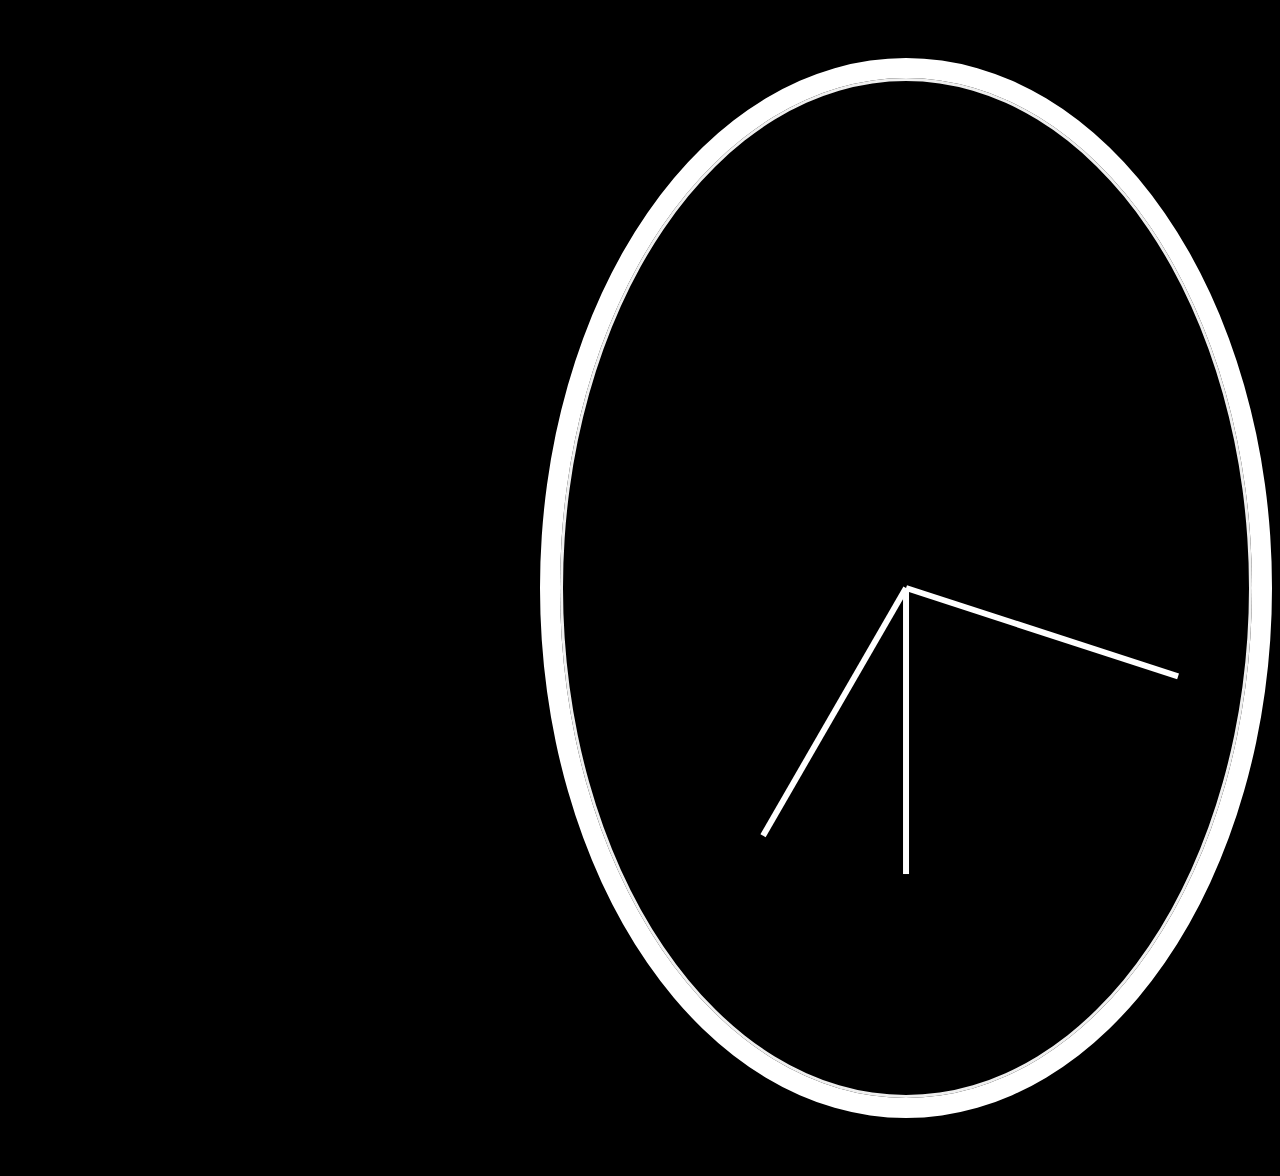
==== clock/index.html @ d2fd02b8 "clock" ====
<html>

<head>

	<title>JS30 | Proj2 | Clock</title>

	<link href="assets/style.css" rel=" stylesheet" type="text/css">

</head>

<body> <h1>CSS & JS Clock</h1>

	<div class="clock">

		<div class="clock-face">

			<div class="hand hour-hand"></div>
			<div class="hand min-hand"></div>
			<div class="hand second-hand"></div>

		</div>

	</div>

	<script src="assets/main.js"></script>

</body>

</html>
---- clock/assets/style.css ----
html{
	background:black url(https://www.blackwallpaper.co/wp-content/uploads/2017/12/Black-Wallpaper-3.jpg);
	background-size: cover;
	font-family: 'helvetica neue';
	text-align: center;
	font-size: 30px;
}

body{
	font-size: 2rem;
	display: flex;
	flex: 1;
	min-height: 100vh;
	align-items: center;
}

.clock{
	width: 30rem;
	height: 30rem;
	border: 20px solid white;
	border-radius: 50%;
	margin: 50px auto;
	position: relative;
	padding: 2rem;
	box-shadow: 
	0 0 0px 4px rgba(0,0,0,0.1),
	inset 0 0 0 3px #EFEFEF,
	inset 0 0 10px black,
	0 0 10px rgba(0,0,0,0.2);
}

.clock-face{
	position:relative;
	width: 100%;
	height:100%;
	transform: translateY(-3px);/*account for the height of the clock hands*/
}

.hand{
	
	width: 50%;
	height: 6px;
	background:white;
	position:absolute;
	top:50%;
    transform-origin: 100%;
    transform:rotate(90deg);
    transition: all 0.05s;
    transition-timing-function: cubic-bezier(0.1 ,2.7,0.58,1);
}
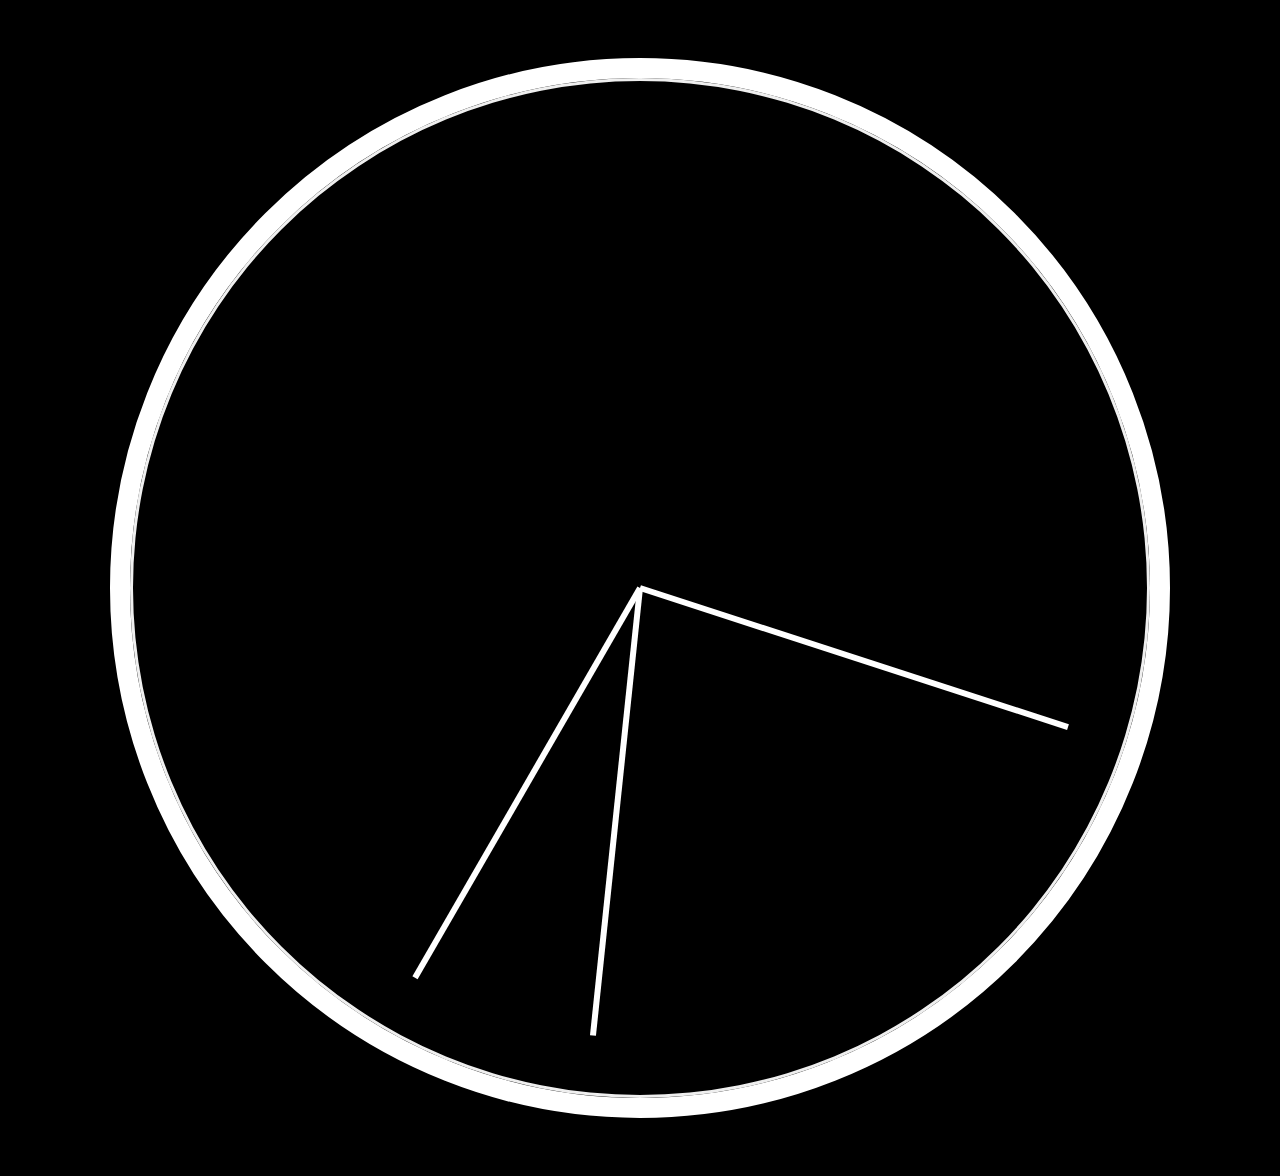
==== commit 5219c9fc: "clock" ====
--- a/clock/index.html
+++ b/clock/index.html
@@ -8,7 +8,7 @@
 
 </head>
 
-<body> <h1>CSS & JS Clock</h1>
+<body> 
 
 	<div class="clock">
 
